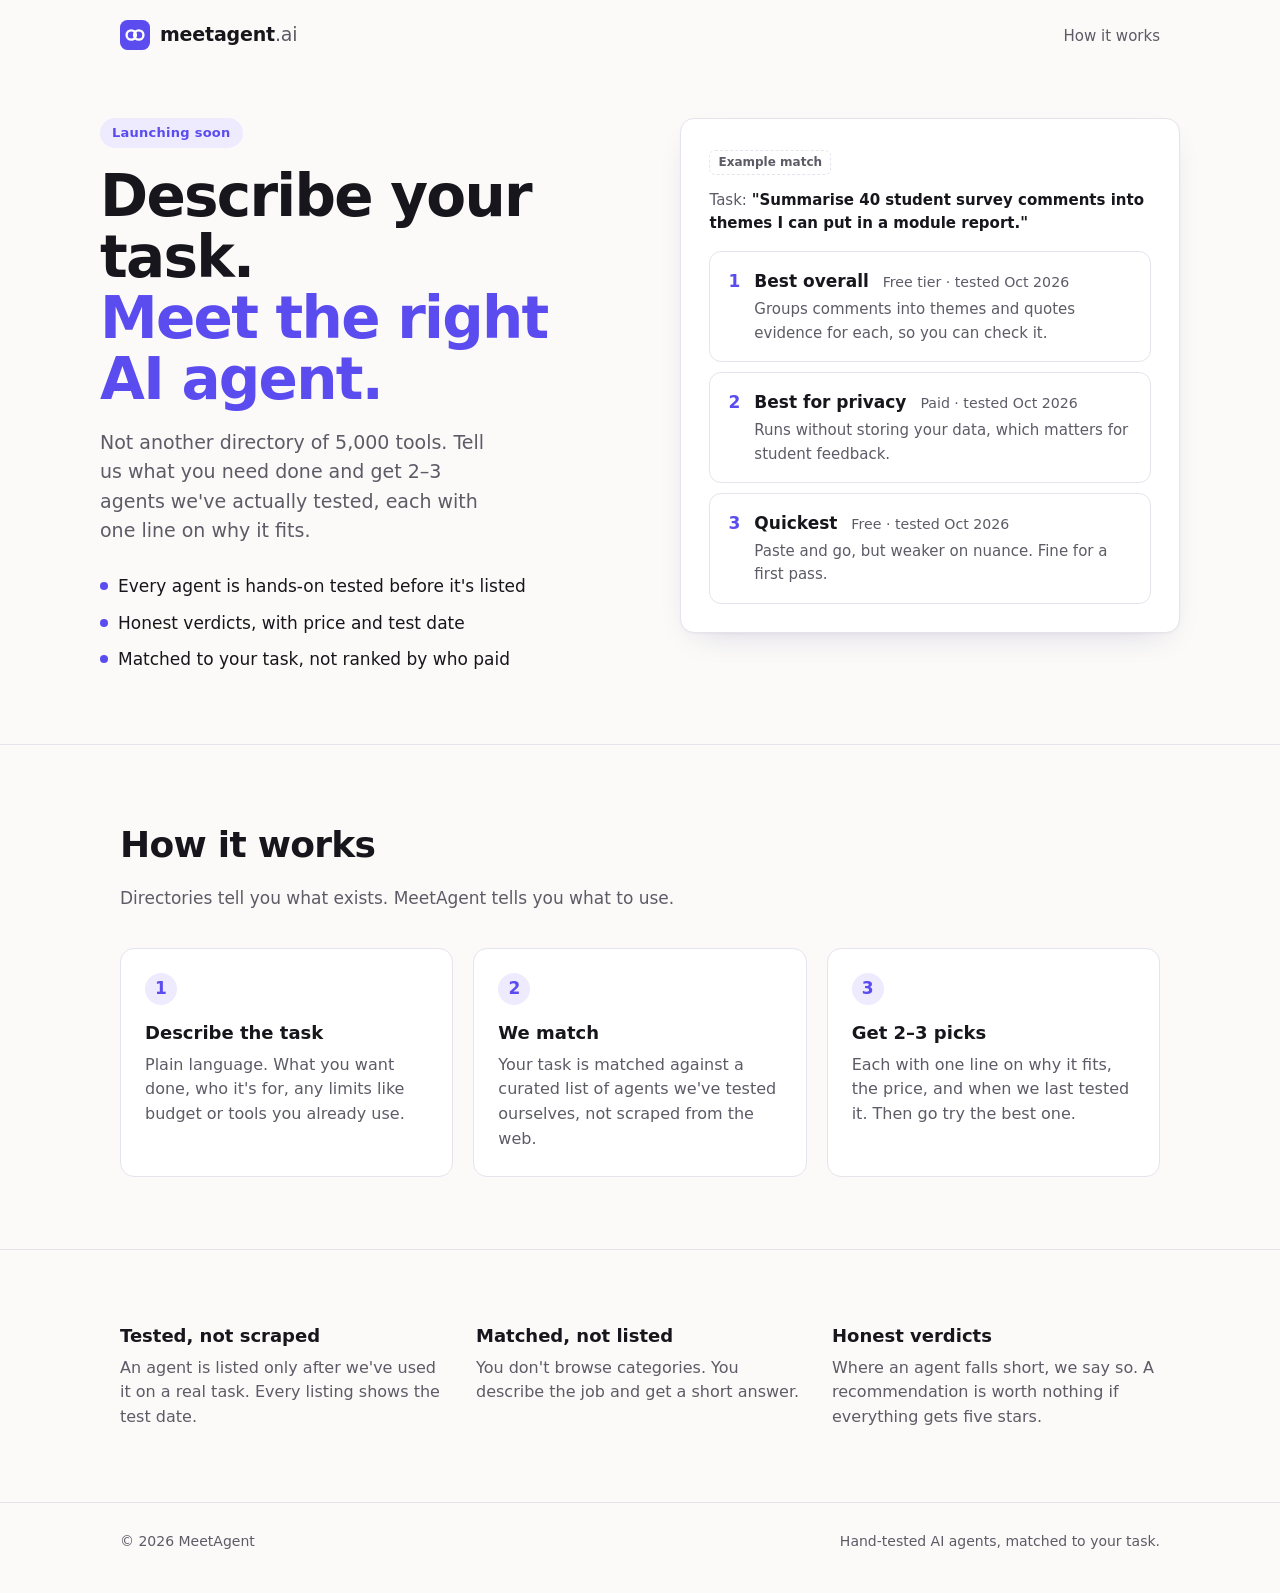
==== index.html @ 3defc47a "Landing page for meetagent.ai Co-Authored-By: Claude Opus 5.5 <noreply@anthropic.com>" ====
<!doctype html>
<html lang="en">
<head>
  <meta charset="utf-8">
  <meta name="viewport" content="width=device-width, initial-scale=1">
  <title>MeetAgent: find the right AI agent for your task</title>
  <meta name="description" content="Describe your task and get 2-3 hand-tested AI agents, each with one line on why it fits. Not another directory.">
  <meta property="og:title" content="MeetAgent: find the right AI agent for your task">
  <meta property="og:description" content="Describe your task. Get 2-3 AI agents we've actually tested, with a reason for each.">
  <meta property="og:url" content="https://meetagent.ai/">
  <meta property="og:type" content="website">
  <link rel="canonical" href="https://meetagent.ai/">
  <link rel="icon" href="data:image/svg+xml,%3Csvg xmlns='http://www.w3.org/2000/svg' viewBox='0 0 32 32'%3E%3Crect width='32' height='32' rx='8' fill='%235b4cf0'/%3E%3Ccircle cx='12' cy='16' r='5' fill='none' stroke='white' stroke-width='2.5'/%3E%3Ccircle cx='20' cy='16' r='5' fill='none' stroke='white' stroke-width='2.5'/%3E%3C/svg%3E">
  <style>
    :root {
      --bg: #fbfaf8;
      --surface: #ffffff;
      --text: #17161c;
      --muted: #5d5b66;
      --line: #e6e3ec;
      --accent: #5b4cf0;
      --accent-ink: #ffffff;
      --accent-soft: #eeebff;
      --ok: #157a4a;
      --warn: #a3520b;
      --radius: 14px;
    }
    @media (prefers-color-scheme: dark) {
      :root {
        --bg: #111016;
        --surface: #1a1922;
        --text: #f1f0f5;
        --muted: #a5a3b0;
        --line: #2c2a37;
        --accent: #8b80ff;
        --accent-ink: #111016;
        --accent-soft: #24213a;
        --ok: #5fd39a;
        --warn: #f0a35c;
      }
    }
    * { box-sizing: border-box; }
    html { -webkit-text-size-adjust: 100%; }
    body {
      margin: 0;
      background: var(--bg);
      color: var(--text);
      font: 17px/1.55 system-ui, -apple-system, "Segoe UI", Roboto, "Helvetica Neue", Arial, sans-serif;
    }
    a { color: var(--accent); }
    .wrap { max-width: 1080px; margin: 0 auto; padding: 0 20px; }

    header { padding: 20px 0; }
    header .wrap { display: flex; align-items: center; justify-content: space-between; gap: 16px; }
    .logo { display: flex; align-items: center; gap: 10px; font-weight: 700; font-size: 19px; color: var(--text); text-decoration: none; letter-spacing: -0.01em; }
    .logo svg { width: 30px; height: 30px; }
    .logo b { font-weight: 700; }
    .logo span { color: var(--muted); font-weight: 500; }
    nav a { color: var(--muted); text-decoration: none; font-size: 15px; }
    nav a:hover { color: var(--text); }

    .hero > * { min-width: 0; }
    .hero { padding: 48px 0 72px; display: grid; grid-template-columns: 1.05fr 1fr; gap: 56px; align-items: start; }
    .eyebrow { display: inline-block; background: var(--accent-soft); color: var(--accent); font-size: 13px; font-weight: 600; padding: 5px 12px; border-radius: 999px; letter-spacing: 0.02em; }
    h1 { font-size: clamp(36px, 5.4vw, 58px); line-height: 1.05; letter-spacing: -0.03em; margin: 18px 0 18px; }
    h1 em { font-style: normal; color: var(--accent); }
    .lede { font-size: 19px; color: var(--muted); max-width: 34ch; margin: 0 0 28px; }
    .points { list-style: none; padding: 0; margin: 0; display: grid; gap: 10px; }
    .points li { display: flex; gap: 10px; align-items: baseline; }
    .points li::before { content: ""; flex: none; width: 8px; height: 8px; border-radius: 50%; background: var(--accent); transform: translateY(-2px); }

    .card { background: var(--surface); border: 1px solid var(--line); border-radius: var(--radius); padding: 28px; box-shadow: 0 1px 2px rgba(0,0,0,.03), 0 12px 32px -18px rgba(40,30,120,.25); }
    .card h2 { font-size: 21px; margin: 0 0 4px; letter-spacing: -0.01em; }
    .card .sub { color: var(--muted); font-size: 15px; margin: 0 0 20px; }
    label { display: block; font-size: 14px; font-weight: 600; margin: 0 0 6px; }
    .field { margin-bottom: 16px; }
    input, select, textarea {
      width: 100%; font: inherit; font-size: 16px; color: var(--text);
      background: var(--bg); border: 1px solid var(--line); border-radius: 10px; padding: 11px 13px;
    }
    textarea { min-height: 110px; resize: vertical; }
    input:focus, select:focus, textarea:focus { outline: 2px solid var(--accent); outline-offset: 1px; border-color: transparent; }
    .row { display: grid; grid-template-columns: 1fr 1fr; gap: 12px; }
    button {
      width: 100%; font: inherit; font-weight: 650; font-size: 16px; cursor: pointer;
      background: var(--accent); color: var(--accent-ink); border: 0; border-radius: 10px; padding: 13px 18px;
    }
    button:hover { filter: brightness(1.07); }
    button:disabled { opacity: .6; cursor: wait; }
    .fine { font-size: 13px; color: var(--muted); margin: 12px 0 0; }
    .status { font-size: 14px; margin: 12px 0 0; min-height: 1.2em; }
    .status.ok { color: var(--ok); }
    .status.err { color: var(--warn); }
    .hp { position: absolute; left: -9999px; }

    section.band { padding: 72px 0; border-top: 1px solid var(--line); }
    section.band h2 { font-size: clamp(26px, 3.4vw, 36px); letter-spacing: -0.02em; margin: 0 0 12px; }
    section.band .intro { color: var(--muted); max-width: 60ch; margin: 0 0 36px; }
    .steps { display: grid; grid-template-columns: repeat(3, 1fr); gap: 20px; counter-reset: step; }
    .step { padding: 24px; border: 1px solid var(--line); border-radius: var(--radius); background: var(--surface); }
    .step::before { counter-increment: step; content: counter(step); display: grid; place-items: center; width: 32px; height: 32px; border-radius: 50%; background: var(--accent-soft); color: var(--accent); font-weight: 700; margin-bottom: 14px; }
    .step h3, .why h3 { margin: 0 0 6px; font-size: 18px; }
    .step p, .why p { margin: 0; color: var(--muted); font-size: 16px; }

    .why { display: grid; grid-template-columns: repeat(3, 1fr); gap: 28px; }

    .example { display: grid; gap: 10px; }
    .ask { font-size: 15px; color: var(--muted); margin: 10px 0 16px; }
    .ask strong { color: var(--text); font-weight: 600; }
    .pick { display: grid; grid-template-columns: auto 1fr; gap: 4px 14px; padding: 16px 18px; border: 1px solid var(--line); border-radius: 12px; background: var(--surface); }
    .pick .n { grid-row: span 2; font-weight: 700; color: var(--accent); }
    .pick .name { font-weight: 650; }
    .pick .name small { font-weight: 500; color: var(--muted); margin-left: 8px; }
    .pick .reason { color: var(--muted); font-size: 15px; }
    .tag { justify-self: start; display: inline-block; font-size: 12px; font-weight: 600; color: var(--muted); border: 1px dashed var(--line); border-radius: 6px; padding: 2px 8px; margin-bottom: 4px; }


    footer { border-top: 1px solid var(--line); padding: 28px 0 40px; color: var(--muted); font-size: 14px; }
    footer .wrap { display: flex; justify-content: space-between; gap: 16px; flex-wrap: wrap; }

    @media (max-width: 860px) {
      .hero { grid-template-columns: 1fr; gap: 36px; }
      .steps, .why { grid-template-columns: 1fr; }
      .hero { padding-top: 24px; }
    }
    @media (max-width: 480px) {
      .wrap { padding: 0 16px; }
      .row { grid-template-columns: 1fr; }
      .card { padding: 22px; }
      nav .hide-sm { display: none; }
    }
  </style>
</head>
<body>
  <header>
    <div class="wrap">
      <a class="logo" href="/" aria-label="MeetAgent home">
        <svg viewBox="0 0 32 32" aria-hidden="true"><rect width="32" height="32" rx="8" fill="var(--accent)"/><circle cx="12" cy="16" r="5" fill="none" stroke="var(--accent-ink)" stroke-width="2.5"/><circle cx="20" cy="16" r="5" fill="none" stroke="var(--accent-ink)" stroke-width="2.5"/></svg>
        <b>meetagent<span>.ai</span></b>
      </a>
      <nav>
        <a href="#how">How it works</a>
      </nav>
    </div>
  </header>

  <main>
    <div class="wrap hero">
      <div>
        <span class="eyebrow">Launching soon</span>
        <h1>Describe your task.<br><em>Meet the right AI agent.</em></h1>
        <p class="lede">Not another directory of 5,000 tools. Tell us what you need done and get 2–3 agents we've actually tested, each with one line on why it fits.</p>
        <ul class="points">
          <li>Every agent is hands-on tested before it's listed</li>
          <li>Honest verdicts, with price and test date</li>
          <li>Matched to your task, not ranked by who paid</li>
        </ul>
      </div>

      <div class="card">
        <span class="tag">Example match</span>
        <p class="ask">Task: <strong>"Summarise 40 student survey comments into themes I can put in a module report."</strong></p>
        <div class="example">
          <div class="pick"><span class="n">1</span><span class="name">Best overall <small>Free tier · tested Oct 2026</small></span><span class="reason">Groups comments into themes and quotes evidence for each, so you can check it.</span></div>
          <div class="pick"><span class="n">2</span><span class="name">Best for privacy <small>Paid · tested Oct 2026</small></span><span class="reason">Runs without storing your data, which matters for student feedback.</span></div>
          <div class="pick"><span class="n">3</span><span class="name">Quickest <small>Free · tested Oct 2026</small></span><span class="reason">Paste and go, but weaker on nuance. Fine for a first pass.</span></div>
        </div>
      </div>
    </div>

    <section class="band" id="how">
      <div class="wrap">
        <h2>How it works</h2>
        <p class="intro">Directories tell you what exists. MeetAgent tells you what to use.</p>
        <div class="steps">
          <div class="step"><h3>Describe the task</h3><p>Plain language. What you want done, who it's for, any limits like budget or tools you already use.</p></div>
          <div class="step"><h3>We match</h3><p>Your task is matched against a curated list of agents we've tested ourselves, not scraped from the web.</p></div>
          <div class="step"><h3>Get 2–3 picks</h3><p>Each with one line on why it fits, the price, and when we last tested it. Then go try the best one.</p></div>
        </div>
      </div>
    </section>

    <section class="band">
      <div class="wrap why">
        <div><h3>Tested, not scraped</h3><p>An agent is listed only after we've used it on a real task. Every listing shows the test date.</p></div>
        <div><h3>Matched, not listed</h3><p>You don't browse categories. You describe the job and get a short answer.</p></div>
        <div><h3>Honest verdicts</h3><p>Where an agent falls short, we say so. A recommendation is worth nothing if everything gets five stars.</p></div>
      </div>
    </section>

  </main>

  <footer>
    <div class="wrap">
      <span>© 2026 MeetAgent</span>
      <span>Hand-tested AI agents, matched to your task.</span>
    </div>
  </footer>

</body>
</html>
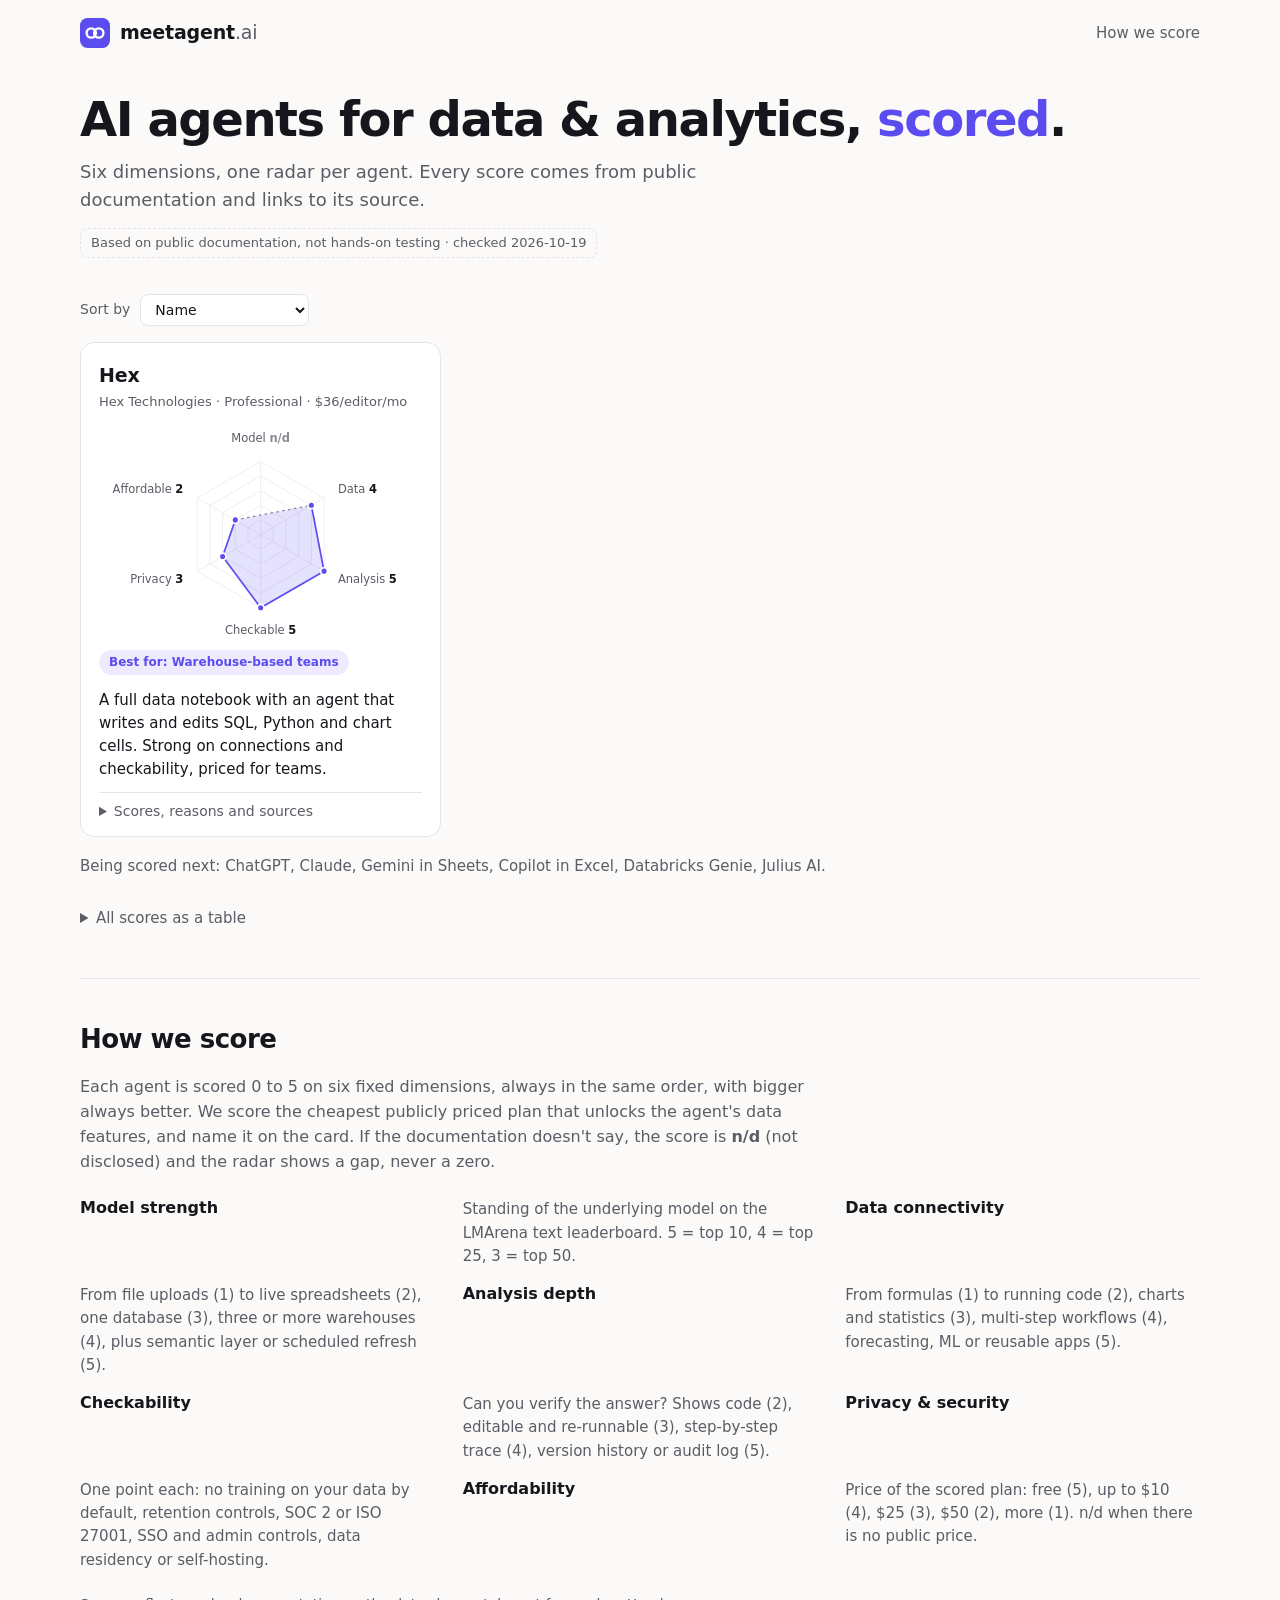
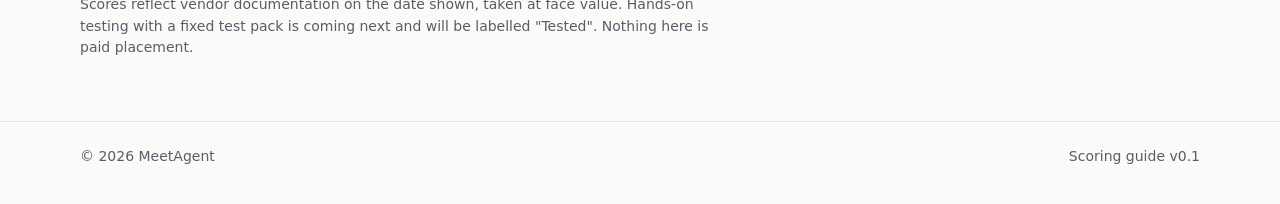
==== commit a43fbd6a: "Radar-chart landing page with first scored agent (Hex) Co-Authored-By: Claude Opus 5.5 <noreply@anth" ====
--- a/index.html
+++ b/index.html
@@ -3,199 +3,67 @@
 <head>
   <meta charset="utf-8">
   <meta name="viewport" content="width=device-width, initial-scale=1">
-  <title>MeetAgent: find the right AI agent for your task</title>
-  <meta name="description" content="Describe your task and get 2-3 hand-tested AI agents, each with one line on why it fits. Not another directory.">
-  <meta property="og:title" content="MeetAgent: find the right AI agent for your task">
-  <meta property="og:description" content="Describe your task. Get 2-3 AI agents we've actually tested, with a reason for each.">
+  <title>MeetAgent: AI agents for data &amp; analytics, scored</title>
+  <meta name="description" content="AI agents for data and analytics work, scored on six dimensions from public documentation. Every score links to its source.">
+  <meta property="og:title" content="MeetAgent: AI agents for data & analytics, scored">
+  <meta property="og:description" content="Six dimensions, one radar per agent, every score sourced.">
   <meta property="og:url" content="https://meetagent.ai/">
   <meta property="og:type" content="website">
   <link rel="canonical" href="https://meetagent.ai/">
   <link rel="icon" href="data:image/svg+xml,%3Csvg xmlns='http://www.w3.org/2000/svg' viewBox='0 0 32 32'%3E%3Crect width='32' height='32' rx='8' fill='%235b4cf0'/%3E%3Ccircle cx='12' cy='16' r='5' fill='none' stroke='white' stroke-width='2.5'/%3E%3Ccircle cx='20' cy='16' r='5' fill='none' stroke='white' stroke-width='2.5'/%3E%3C/svg%3E">
-  <style>
-    :root {
-      --bg: #fbfaf8;
-      --surface: #ffffff;
-      --text: #17161c;
-      --muted: #5d5b66;
-      --line: #e6e3ec;
-      --accent: #5b4cf0;
-      --accent-ink: #ffffff;
-      --accent-soft: #eeebff;
-      --ok: #157a4a;
-      --warn: #a3520b;
-      --radius: 14px;
-    }
-    @media (prefers-color-scheme: dark) {
-      :root {
-        --bg: #111016;
-        --surface: #1a1922;
-        --text: #f1f0f5;
-        --muted: #a5a3b0;
-        --line: #2c2a37;
-        --accent: #8b80ff;
-        --accent-ink: #111016;
-        --accent-soft: #24213a;
-        --ok: #5fd39a;
-        --warn: #f0a35c;
-      }
-    }
-    * { box-sizing: border-box; }
-    html { -webkit-text-size-adjust: 100%; }
-    body {
-      margin: 0;
-      background: var(--bg);
-      color: var(--text);
-      font: 17px/1.55 system-ui, -apple-system, "Segoe UI", Roboto, "Helvetica Neue", Arial, sans-serif;
-    }
-    a { color: var(--accent); }
-    .wrap { max-width: 1080px; margin: 0 auto; padding: 0 20px; }
-
-    header { padding: 20px 0; }
-    header .wrap { display: flex; align-items: center; justify-content: space-between; gap: 16px; }
-    .logo { display: flex; align-items: center; gap: 10px; font-weight: 700; font-size: 19px; color: var(--text); text-decoration: none; letter-spacing: -0.01em; }
-    .logo svg { width: 30px; height: 30px; }
-    .logo b { font-weight: 700; }
-    .logo span { color: var(--muted); font-weight: 500; }
-    nav a { color: var(--muted); text-decoration: none; font-size: 15px; }
-    nav a:hover { color: var(--text); }
-
-    .hero > * { min-width: 0; }
-    .hero { padding: 48px 0 72px; display: grid; grid-template-columns: 1.05fr 1fr; gap: 56px; align-items: start; }
-    .eyebrow { display: inline-block; background: var(--accent-soft); color: var(--accent); font-size: 13px; font-weight: 600; padding: 5px 12px; border-radius: 999px; letter-spacing: 0.02em; }
-    h1 { font-size: clamp(36px, 5.4vw, 58px); line-height: 1.05; letter-spacing: -0.03em; margin: 18px 0 18px; }
-    h1 em { font-style: normal; color: var(--accent); }
-    .lede { font-size: 19px; color: var(--muted); max-width: 34ch; margin: 0 0 28px; }
-    .points { list-style: none; padding: 0; margin: 0; display: grid; gap: 10px; }
-    .points li { display: flex; gap: 10px; align-items: baseline; }
-    .points li::before { content: ""; flex: none; width: 8px; height: 8px; border-radius: 50%; background: var(--accent); transform: translateY(-2px); }
-
-    .card { background: var(--surface); border: 1px solid var(--line); border-radius: var(--radius); padding: 28px; box-shadow: 0 1px 2px rgba(0,0,0,.03), 0 12px 32px -18px rgba(40,30,120,.25); }
-    .card h2 { font-size: 21px; margin: 0 0 4px; letter-spacing: -0.01em; }
-    .card .sub { color: var(--muted); font-size: 15px; margin: 0 0 20px; }
-    label { display: block; font-size: 14px; font-weight: 600; margin: 0 0 6px; }
-    .field { margin-bottom: 16px; }
-    input, select, textarea {
-      width: 100%; font: inherit; font-size: 16px; color: var(--text);
-      background: var(--bg); border: 1px solid var(--line); border-radius: 10px; padding: 11px 13px;
-    }
-    textarea { min-height: 110px; resize: vertical; }
-    input:focus, select:focus, textarea:focus { outline: 2px solid var(--accent); outline-offset: 1px; border-color: transparent; }
-    .row { display: grid; grid-template-columns: 1fr 1fr; gap: 12px; }
-    button {
-      width: 100%; font: inherit; font-weight: 650; font-size: 16px; cursor: pointer;
-      background: var(--accent); color: var(--accent-ink); border: 0; border-radius: 10px; padding: 13px 18px;
-    }
-    button:hover { filter: brightness(1.07); }
-    button:disabled { opacity: .6; cursor: wait; }
-    .fine { font-size: 13px; color: var(--muted); margin: 12px 0 0; }
-    .status { font-size: 14px; margin: 12px 0 0; min-height: 1.2em; }
-    .status.ok { color: var(--ok); }
-    .status.err { color: var(--warn); }
-    .hp { position: absolute; left: -9999px; }
-
-    section.band { padding: 72px 0; border-top: 1px solid var(--line); }
-    section.band h2 { font-size: clamp(26px, 3.4vw, 36px); letter-spacing: -0.02em; margin: 0 0 12px; }
-    section.band .intro { color: var(--muted); max-width: 60ch; margin: 0 0 36px; }
-    .steps { display: grid; grid-template-columns: repeat(3, 1fr); gap: 20px; counter-reset: step; }
-    .step { padding: 24px; border: 1px solid var(--line); border-radius: var(--radius); background: var(--surface); }
-    .step::before { counter-increment: step; content: counter(step); display: grid; place-items: center; width: 32px; height: 32px; border-radius: 50%; background: var(--accent-soft); color: var(--accent); font-weight: 700; margin-bottom: 14px; }
-    .step h3, .why h3 { margin: 0 0 6px; font-size: 18px; }
-    .step p, .why p { margin: 0; color: var(--muted); font-size: 16px; }
-
-    .why { display: grid; grid-template-columns: repeat(3, 1fr); gap: 28px; }
-
-    .example { display: grid; gap: 10px; }
-    .ask { font-size: 15px; color: var(--muted); margin: 10px 0 16px; }
-    .ask strong { color: var(--text); font-weight: 600; }
-    .pick { display: grid; grid-template-columns: auto 1fr; gap: 4px 14px; padding: 16px 18px; border: 1px solid var(--line); border-radius: 12px; background: var(--surface); }
-    .pick .n { grid-row: span 2; font-weight: 700; color: var(--accent); }
-    .pick .name { font-weight: 650; }
-    .pick .name small { font-weight: 500; color: var(--muted); margin-left: 8px; }
-    .pick .reason { color: var(--muted); font-size: 15px; }
-    .tag { justify-self: start; display: inline-block; font-size: 12px; font-weight: 600; color: var(--muted); border: 1px dashed var(--line); border-radius: 6px; padding: 2px 8px; margin-bottom: 4px; }
-
-
-    footer { border-top: 1px solid var(--line); padding: 28px 0 40px; color: var(--muted); font-size: 14px; }
-    footer .wrap { display: flex; justify-content: space-between; gap: 16px; flex-wrap: wrap; }
-
-    @media (max-width: 860px) {
-      .hero { grid-template-columns: 1fr; gap: 36px; }
-      .steps, .why { grid-template-columns: 1fr; }
-      .hero { padding-top: 24px; }
-    }
-    @media (max-width: 480px) {
-      .wrap { padding: 0 16px; }
-      .row { grid-template-columns: 1fr; }
-      .card { padding: 22px; }
-      nav .hide-sm { display: none; }
-    }
-  </style>
+  <link rel="stylesheet" href="style.css">
 </head>
 <body>
   <header>
     <div class="wrap">
-      <a class="logo" href="/" aria-label="MeetAgent home">
+      <a class="logo" href="./" aria-label="MeetAgent home">
         <svg viewBox="0 0 32 32" aria-hidden="true"><rect width="32" height="32" rx="8" fill="var(--accent)"/><circle cx="12" cy="16" r="5" fill="none" stroke="var(--accent-ink)" stroke-width="2.5"/><circle cx="20" cy="16" r="5" fill="none" stroke="var(--accent-ink)" stroke-width="2.5"/></svg>
         <b>meetagent<span>.ai</span></b>
       </a>
-      <nav>
-        <a href="#how">How it works</a>
-      </nav>
+      <nav><a href="#method">How we score</a></nav>
     </div>
   </header>
 
-  <main>
-    <div class="wrap hero">
-      <div>
-        <span class="eyebrow">Launching soon</span>
-        <h1>Describe your task.<br><em>Meet the right AI agent.</em></h1>
-        <p class="lede">Not another directory of 5,000 tools. Tell us what you need done and get 2–3 agents we've actually tested, each with one line on why it fits.</p>
-        <ul class="points">
-          <li>Every agent is hands-on tested before it's listed</li>
-          <li>Honest verdicts, with price and test date</li>
-          <li>Matched to your task, not ranked by who paid</li>
-        </ul>
-      </div>
+  <main class="wrap">
+    <section class="intro">
+      <h1>AI agents for data &amp; analytics, <em>scored</em>.</h1>
+      <p class="lede">Six dimensions, one radar per agent. Every score comes from public documentation and links to its source.</p>
+      <p class="badge">Based on public documentation, not hands-on testing · <span id="checked"></span></p>
+    </section>
 
-      <div class="card">
-        <span class="tag">Example match</span>
-        <p class="ask">Task: <strong>"Summarise 40 student survey comments into themes I can put in a module report."</strong></p>
-        <div class="example">
-          <div class="pick"><span class="n">1</span><span class="name">Best overall <small>Free tier · tested Oct 2026</small></span><span class="reason">Groups comments into themes and quotes evidence for each, so you can check it.</span></div>
-          <div class="pick"><span class="n">2</span><span class="name">Best for privacy <small>Paid · tested Oct 2026</small></span><span class="reason">Runs without storing your data, which matters for student feedback.</span></div>
-          <div class="pick"><span class="n">3</span><span class="name">Quickest <small>Free · tested Oct 2026</small></span><span class="reason">Paste and go, but weaker on nuance. Fine for a first pass.</span></div>
-        </div>
-      </div>
+    <div class="toolbar" role="group" aria-label="Sort agents">
+      <label for="sort">Sort by</label>
+      <select id="sort">
+        <option value="name">Name</option>
+      </select>
     </div>
 
-    <section class="band" id="how">
-      <div class="wrap">
-        <h2>How it works</h2>
-        <p class="intro">Directories tell you what exists. MeetAgent tells you what to use.</p>
-        <div class="steps">
-          <div class="step"><h3>Describe the task</h3><p>Plain language. What you want done, who it's for, any limits like budget or tools you already use.</p></div>
-          <div class="step"><h3>We match</h3><p>Your task is matched against a curated list of agents we've tested ourselves, not scraped from the web.</p></div>
-          <div class="step"><h3>Get 2–3 picks</h3><p>Each with one line on why it fits, the price, and when we last tested it. Then go try the best one.</p></div>
-        </div>
-      </div>
+    <div id="grid" class="grid" aria-live="polite"></div>
+    <p class="next">Being scored next: ChatGPT, Claude, Gemini in Sheets, Copilot in Excel, Databricks Genie, Julius AI.</p>
+
+    <details class="table-view">
+      <summary>All scores as a table</summary>
+      <div class="table-scroll"><table id="table"></table></div>
+    </details>
+
+    <section id="method" class="method">
+      <h2>How we score</h2>
+      <p>Each agent is scored 0 to 5 on six fixed dimensions, always in the same order, with bigger always better. We score the cheapest publicly priced plan that unlocks the agent's data features, and name it on the card. If the documentation doesn't say, the score is <strong>n/d</strong> (not disclosed) and the radar shows a gap, never a zero.</p>
+      <dl id="axes" class="axes"></dl>
+      <p class="fine">Scores reflect vendor documentation on the date shown, taken at face value. Hands-on testing with a fixed test pack is coming next and will be labelled "Tested". Nothing here is paid placement.</p>
     </section>
-
-    <section class="band">
-      <div class="wrap why">
-        <div><h3>Tested, not scraped</h3><p>An agent is listed only after we've used it on a real task. Every listing shows the test date.</p></div>
-        <div><h3>Matched, not listed</h3><p>You don't browse categories. You describe the job and get a short answer.</p></div>
-        <div><h3>Honest verdicts</h3><p>Where an agent falls short, we say so. A recommendation is worth nothing if everything gets five stars.</p></div>
-      </div>
-    </section>
-
   </main>
 
   <footer>
     <div class="wrap">
       <span>© 2026 MeetAgent</span>
-      <span>Hand-tested AI agents, matched to your task.</span>
+      <span>Scoring guide v0.1</span>
     </div>
   </footer>
 
+  <div id="tip" class="tip" role="tooltip" hidden></div>
+
+  <script src="agents.js"></script>
+  <script src="app.js"></script>
 </body>
 </html>
--- a/style.css
+++ b/style.css
@@ -0,0 +1,117 @@
+:root {
+  --bg: #fbfaf8;
+  --surface: #ffffff;
+  --text: #17161c;
+  --muted: #5d5b66;
+  --faint: #8c8996;
+  --line: #e6e3ec;
+  --grid: #ece9f1;
+  --accent: #5b4cf0;
+  --accent-ink: #ffffff;
+  --accent-soft: #eeebff;
+  --fill: rgba(91, 76, 240, 0.16);
+  --radius: 14px;
+}
+@media (prefers-color-scheme: dark) {
+  :root {
+    --bg: #111016;
+    --surface: #1a1922;
+    --text: #f1f0f5;
+    --muted: #a5a3b0;
+    --faint: #7a7886;
+    --line: #2c2a37;
+    --grid: #2a2834;
+    --accent: #8b80ff;
+    --accent-ink: #111016;
+    --accent-soft: #24213a;
+    --fill: rgba(139, 128, 255, 0.20);
+  }
+}
+* { box-sizing: border-box; }
+html { -webkit-text-size-adjust: 100%; }
+body {
+  margin: 0;
+  background: var(--bg);
+  color: var(--text);
+  font: 16px/1.55 system-ui, -apple-system, "Segoe UI", Roboto, "Helvetica Neue", Arial, sans-serif;
+}
+a { color: var(--accent); }
+.wrap { max-width: 1160px; margin: 0 auto; padding: 0 20px; }
+
+header { padding: 18px 0; }
+header .wrap { display: flex; align-items: center; justify-content: space-between; gap: 16px; }
+.logo { display: flex; align-items: center; gap: 10px; color: var(--text); text-decoration: none; font-size: 19px; letter-spacing: -0.01em; }
+.logo svg { width: 30px; height: 30px; }
+.logo b { font-weight: 700; }
+.logo span { color: var(--muted); font-weight: 500; }
+nav a { color: var(--muted); text-decoration: none; font-size: 15px; }
+nav a:hover { color: var(--text); }
+
+.intro { padding: 28px 0 8px; }
+h1 { font-size: clamp(30px, 4.6vw, 48px); line-height: 1.08; letter-spacing: -0.03em; margin: 0 0 12px; }
+h1 em { font-style: normal; color: var(--accent); }
+.lede { font-size: 18px; color: var(--muted); margin: 0 0 14px; max-width: 60ch; }
+.badge { display: inline-block; font-size: 13px; color: var(--muted); border: 1px dashed var(--line); border-radius: 8px; padding: 4px 10px; margin: 0; }
+
+.toolbar { display: flex; align-items: center; gap: 10px; margin: 28px 0 16px; font-size: 14px; color: var(--muted); }
+select { font: inherit; font-size: 14px; color: var(--text); background: var(--surface); border: 1px solid var(--line); border-radius: 8px; padding: 6px 10px; }
+
+.grid { display: grid; grid-template-columns: repeat(auto-fill, minmax(320px, 1fr)); gap: 18px; }
+.card { background: var(--surface); border: 1px solid var(--line); border-radius: var(--radius); padding: 18px 18px 14px; display: flex; flex-direction: column; min-width: 0; }
+.card h2 { font-size: 19px; margin: 0; letter-spacing: -0.01em; }
+.card h2 a { color: var(--text); text-decoration: none; }
+.card h2 a:hover { text-decoration: underline; }
+.meta { font-size: 13px; color: var(--muted); margin: 2px 0 0; }
+.radar { width: 100%; height: auto; display: block; margin: 6px 0 2px; }
+.radar .ring { fill: none; stroke: var(--grid); stroke-width: 1; }
+.radar .spoke { stroke: var(--grid); stroke-width: 1; }
+.radar .area { fill: var(--fill); stroke: none; }
+.radar .edge { fill: none; stroke: var(--accent); stroke-width: 2; stroke-linejoin: round; }
+.radar .bridge { fill: none; stroke: var(--faint); stroke-width: 1.5; stroke-dasharray: 3 4; }
+.radar .dot { fill: var(--accent); stroke: var(--surface); stroke-width: 2; }
+.radar .hit { fill: transparent; cursor: pointer; }
+.radar .lbl { font-size: 13.5px; fill: var(--muted); }
+.radar .val { font-size: 13.5px; font-weight: 650; fill: var(--text); }
+.radar .nd { font-size: 13.5px; font-weight: 650; fill: var(--faint); }
+.verdict { margin: 4px 0 10px; font-size: 15px; }
+.best { align-self: flex-start; font-size: 12px; font-weight: 650; color: var(--accent); background: var(--accent-soft); border-radius: 999px; padding: 3px 10px; margin-bottom: 10px; }
+.card details { border-top: 1px solid var(--line); padding-top: 8px; margin-top: auto; }
+.card summary { cursor: pointer; font-size: 14px; color: var(--muted); }
+.card summary:hover { color: var(--text); }
+.scores { list-style: none; padding: 0; margin: 10px 0 4px; display: grid; gap: 10px; }
+.scores li { font-size: 14px; }
+.scores .head { display: flex; justify-content: space-between; gap: 8px; font-weight: 650; }
+.scores .why { color: var(--muted); margin: 1px 0 2px; }
+.scores .src a { font-size: 13px; margin-right: 10px; word-break: break-word; }
+.models { font-size: 13px; color: var(--muted); margin: 8px 0 0; }
+
+.empty { color: var(--muted); padding: 40px 0; }
+.next { color: var(--muted); font-size: 15px; margin: 18px 0 0; }
+
+.table-view { margin: 28px 0 0; }
+.table-view summary { cursor: pointer; color: var(--muted); font-size: 15px; }
+.table-scroll { overflow-x: auto; margin-top: 12px; }
+table { border-collapse: collapse; font-size: 14px; min-width: 640px; width: 100%; }
+th, td { padding: 8px 10px; border-bottom: 1px solid var(--line); text-align: center; }
+th:first-child, td:first-child { text-align: left; }
+th { font-weight: 650; color: var(--muted); font-size: 13px; }
+td.nd { color: var(--faint); }
+
+.method { border-top: 1px solid var(--line); margin-top: 48px; padding: 40px 0 24px; }
+.method h2 { font-size: 26px; letter-spacing: -0.02em; margin: 0 0 10px; }
+.method > p { color: var(--muted); max-width: 72ch; }
+.axes { display: grid; grid-template-columns: repeat(auto-fill, minmax(300px, 1fr)); gap: 14px 28px; margin: 22px 0; }
+.axes dt { font-weight: 650; }
+.axes dd { margin: 2px 0 0; color: var(--muted); font-size: 15px; }
+.fine { font-size: 14px; }
+
+.tip { position: fixed; z-index: 10; max-width: 260px; pointer-events: none; background: var(--text); color: var(--bg); font-size: 13px; line-height: 1.4; padding: 8px 10px; border-radius: 8px; box-shadow: 0 6px 20px rgba(0,0,0,.18); }
+.tip b { display: block; }
+
+footer { border-top: 1px solid var(--line); padding: 24px 0 36px; color: var(--muted); font-size: 14px; margin-top: 24px; }
+footer .wrap { display: flex; justify-content: space-between; gap: 16px; flex-wrap: wrap; }
+
+@media (max-width: 480px) {
+  .wrap { padding: 0 16px; }
+  .grid { grid-template-columns: 1fr; }
+}
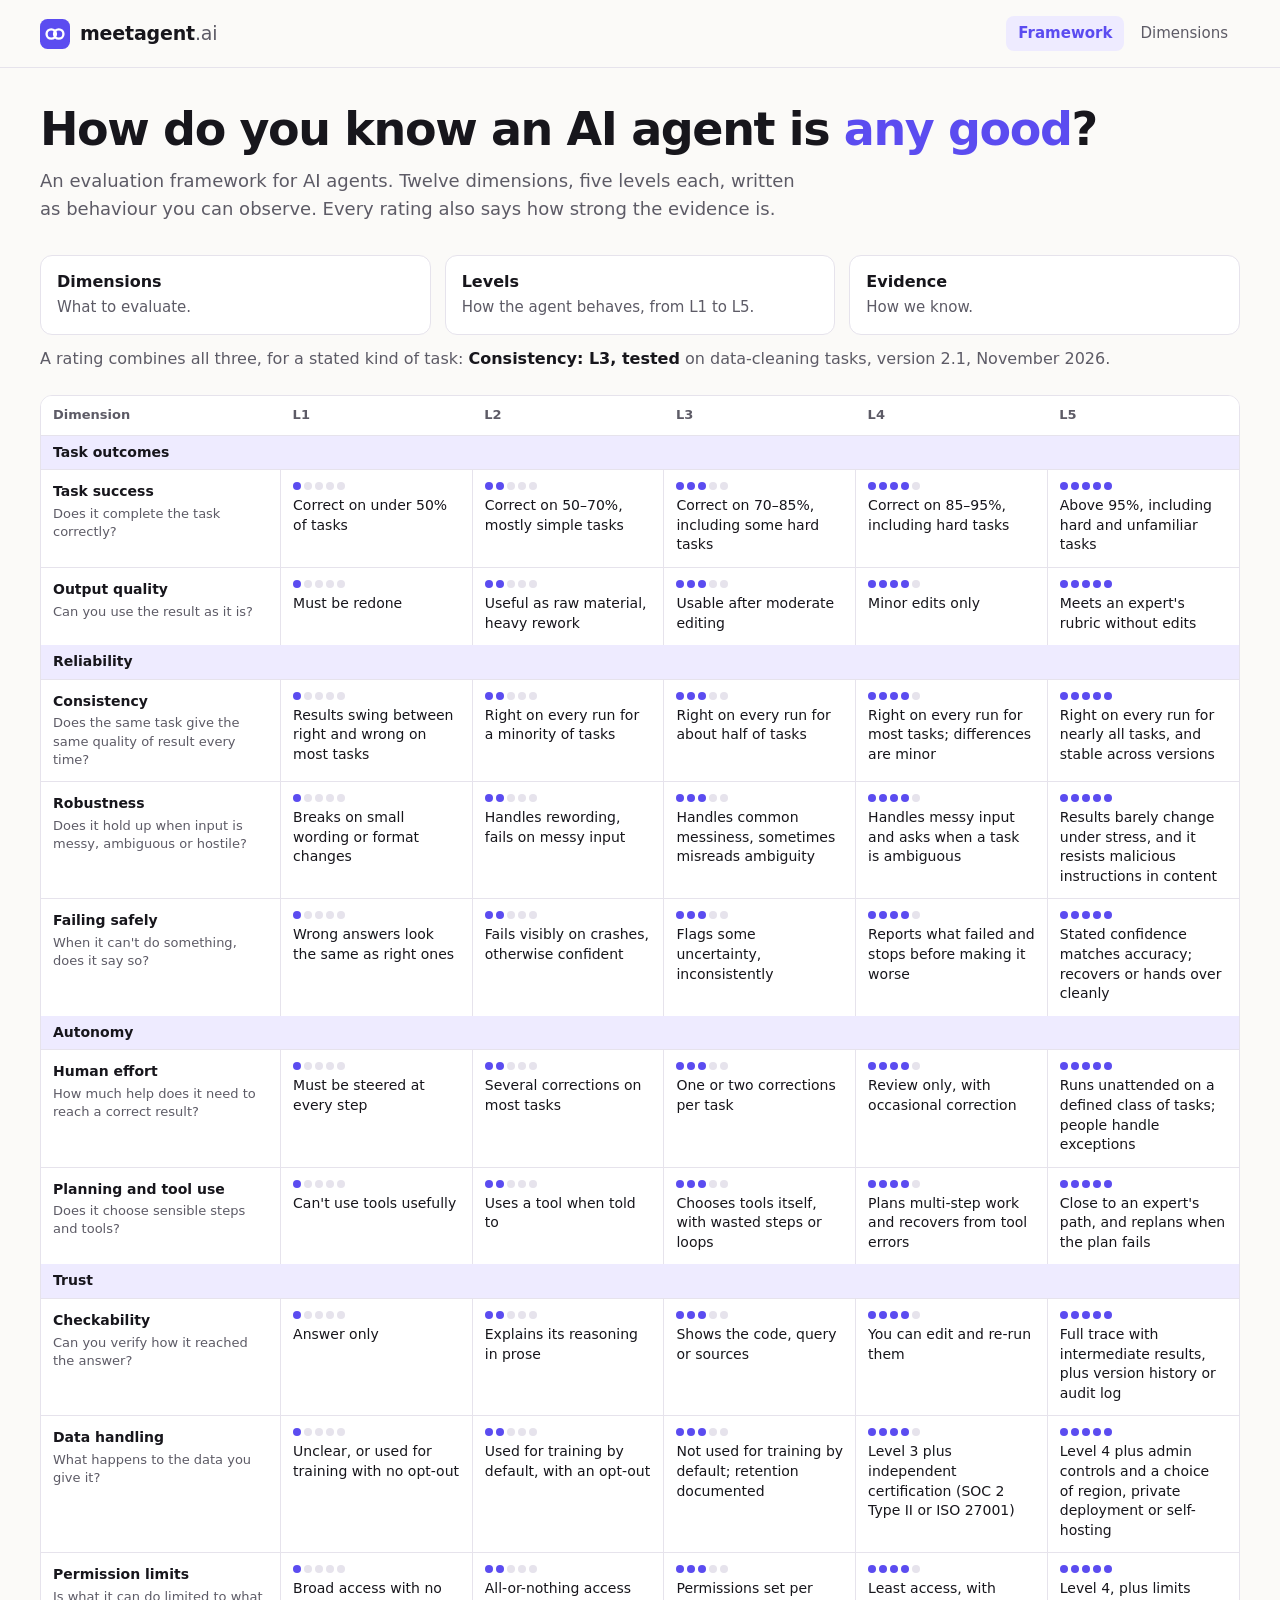
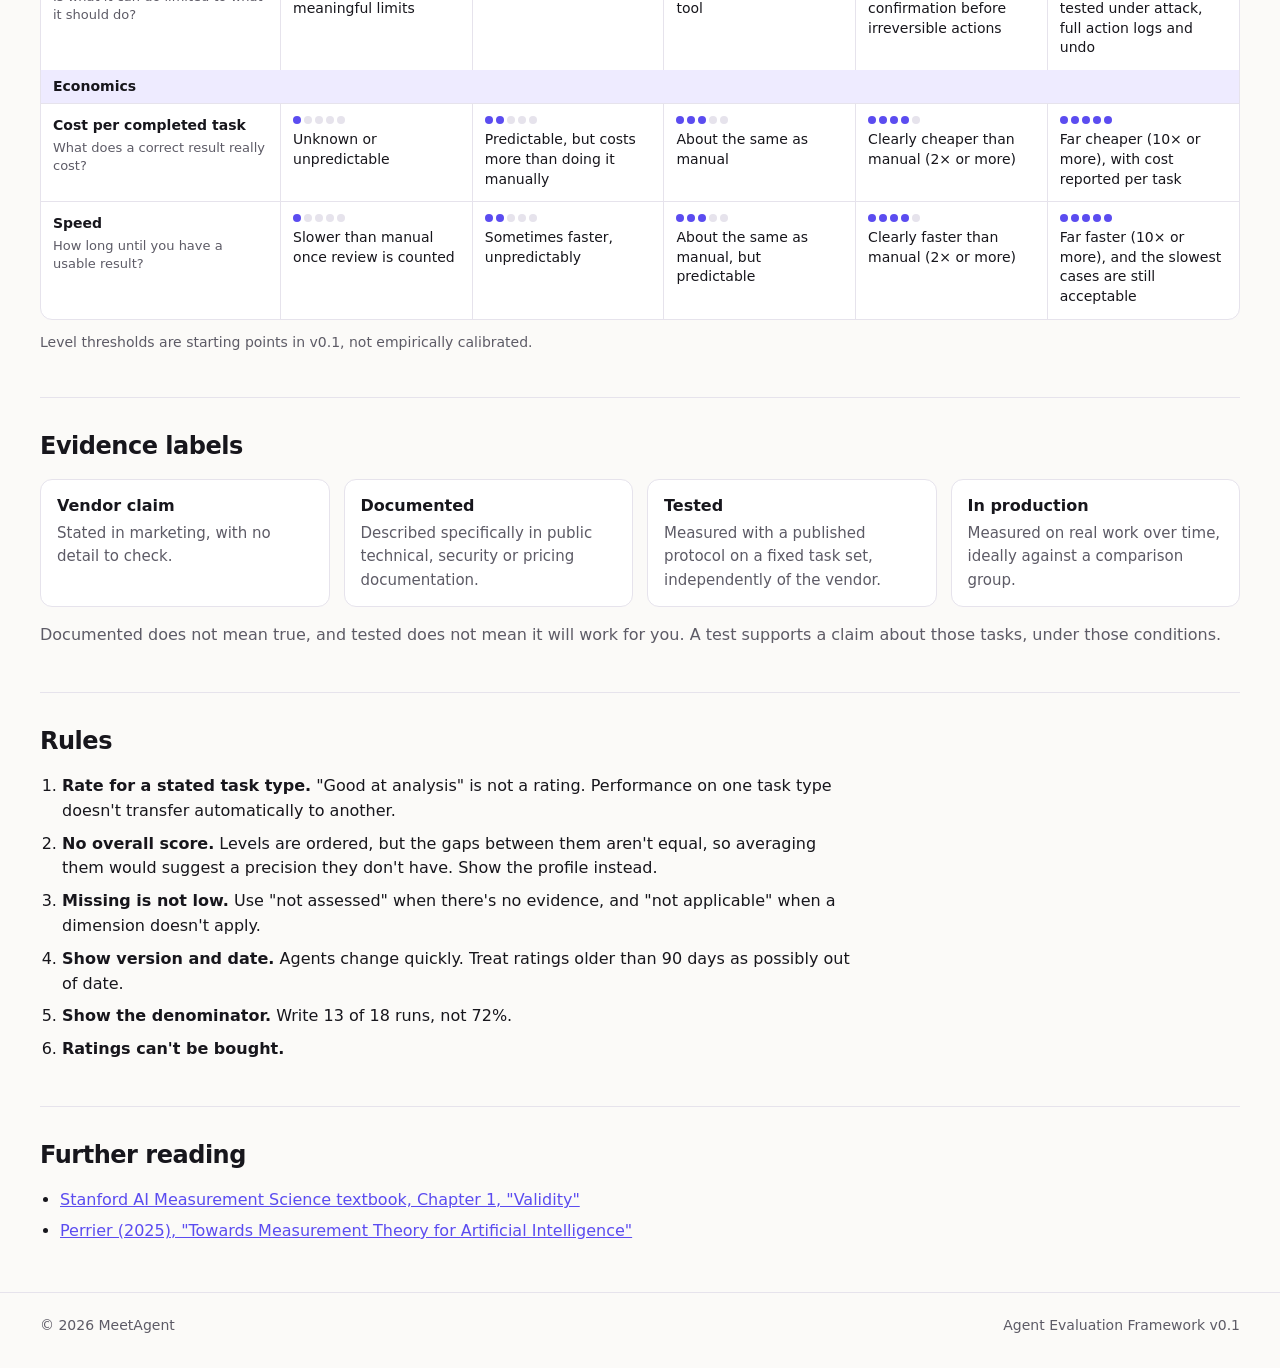
==== commit 47027a9b: "Publish Agent Evaluation Framework v0.1 Replace the radar-chart landing page with the framework: a g" ====
--- a/index.html
+++ b/index.html
@@ -3,10 +3,10 @@
 <head>
   <meta charset="utf-8">
   <meta name="viewport" content="width=device-width, initial-scale=1">
-  <title>MeetAgent: AI agents for data &amp; analytics, scored</title>
-  <meta name="description" content="AI agents for data and analytics work, scored on six dimensions from public documentation. Every score links to its source.">
-  <meta property="og:title" content="MeetAgent: AI agents for data & analytics, scored">
-  <meta property="og:description" content="Six dimensions, one radar per agent, every score sourced.">
+  <title>Agent Evaluation Framework | MeetAgent</title>
+  <meta name="description" content="How do you know an AI agent is any good? Twelve dimensions, five levels and clear evidence labels for evaluating AI agents.">
+  <meta property="og:title" content="Agent Evaluation Framework | MeetAgent">
+  <meta property="og:description" content="How do you know an AI agent is any good? Twelve dimensions, five levels and clear evidence labels for evaluating AI agents.">
   <meta property="og:url" content="https://meetagent.ai/">
   <meta property="og:type" content="website">
   <link rel="canonical" href="https://meetagent.ai/">
@@ -16,54 +16,72 @@
 <body>
   <header>
     <div class="wrap">
-      <a class="logo" href="./" aria-label="MeetAgent home">
+      <a class="logo" href="index.html" aria-label="MeetAgent home">
         <svg viewBox="0 0 32 32" aria-hidden="true"><rect width="32" height="32" rx="8" fill="var(--accent)"/><circle cx="12" cy="16" r="5" fill="none" stroke="var(--accent-ink)" stroke-width="2.5"/><circle cx="20" cy="16" r="5" fill="none" stroke="var(--accent-ink)" stroke-width="2.5"/></svg>
         <b>meetagent<span>.ai</span></b>
       </a>
-      <nav><a href="#method">How we score</a></nav>
+      <nav aria-label="Main"><a href="index.html" aria-current="page">Framework</a><a href="dimensions/index.html">Dimensions</a></nav>
     </div>
   </header>
-
   <main class="wrap">
     <section class="intro">
-      <h1>AI agents for data &amp; analytics, <em>scored</em>.</h1>
-      <p class="lede">Six dimensions, one radar per agent. Every score comes from public documentation and links to its source.</p>
-      <p class="badge">Based on public documentation, not hands-on testing · <span id="checked"></span></p>
+      <h1>How do you know an AI agent is <em>any good</em>?</h1>
+      <p class="lede">An evaluation framework for AI agents. Twelve dimensions, five levels each, written as behaviour you can observe. Every rating also says how strong the evidence is.</p>
     </section>
 
-    <div class="toolbar" role="group" aria-label="Sort agents">
-      <label for="sort">Sort by</label>
-      <select id="sort">
-        <option value="name">Name</option>
-      </select>
+    <section class="read">
+      <div><h2>Dimensions</h2><p>What to evaluate.</p></div>
+      <div><h2>Levels</h2><p>How the agent behaves, from L1 to L5.</p></div>
+      <div><h2>Evidence</h2><p>How we know.</p></div>
+    </section>
+    <p class="example">A rating combines all three, for a stated kind of task: <strong>Consistency: L3, tested</strong> on data-cleaning tasks, version 2.1, November 2026.</p>
+
+    <div class="grid-wrap">
+      <table class="grid">
+        <thead><tr><th scope="col">Dimension</th><th scope="col">L1</th><th scope="col">L2</th><th scope="col">L3</th><th scope="col">L4</th><th scope="col">L5</th></tr></thead>
+        <tbody>
+          <tr class="group"><th colspan="6" scope="colgroup">Task outcomes</th></tr><tr><th scope="row"><a href="dimensions/task-success.html">Task success</a><small>Does it complete the task correctly?</small></th><td data-l="L1" data-dim="task-success" data-level="1"><span class="dots" aria-hidden="true"><i class="on"></i><i class=""></i><i class=""></i><i class=""></i><i class=""></i></span><span class="txt">Correct on under 50% of tasks</span></td><td data-l="L2" data-dim="task-success" data-level="2"><span class="dots" aria-hidden="true"><i class="on"></i><i class="on"></i><i class=""></i><i class=""></i><i class=""></i></span><span class="txt">Correct on 50–70%, mostly simple tasks</span></td><td data-l="L3" data-dim="task-success" data-level="3"><span class="dots" aria-hidden="true"><i class="on"></i><i class="on"></i><i class="on"></i><i class=""></i><i class=""></i></span><span class="txt">Correct on 70–85%, including some hard tasks</span></td><td data-l="L4" data-dim="task-success" data-level="4"><span class="dots" aria-hidden="true"><i class="on"></i><i class="on"></i><i class="on"></i><i class="on"></i><i class=""></i></span><span class="txt">Correct on 85–95%, including hard tasks</span></td><td data-l="L5" data-dim="task-success" data-level="5"><span class="dots" aria-hidden="true"><i class="on"></i><i class="on"></i><i class="on"></i><i class="on"></i><i class="on"></i></span><span class="txt">Above 95%, including hard and unfamiliar tasks</span></td></tr><tr><th scope="row"><a href="dimensions/output-quality.html">Output quality</a><small>Can you use the result as it is?</small></th><td data-l="L1" data-dim="output-quality" data-level="1"><span class="dots" aria-hidden="true"><i class="on"></i><i class=""></i><i class=""></i><i class=""></i><i class=""></i></span><span class="txt">Must be redone</span></td><td data-l="L2" data-dim="output-quality" data-level="2"><span class="dots" aria-hidden="true"><i class="on"></i><i class="on"></i><i class=""></i><i class=""></i><i class=""></i></span><span class="txt">Useful as raw material, heavy rework</span></td><td data-l="L3" data-dim="output-quality" data-level="3"><span class="dots" aria-hidden="true"><i class="on"></i><i class="on"></i><i class="on"></i><i class=""></i><i class=""></i></span><span class="txt">Usable after moderate editing</span></td><td data-l="L4" data-dim="output-quality" data-level="4"><span class="dots" aria-hidden="true"><i class="on"></i><i class="on"></i><i class="on"></i><i class="on"></i><i class=""></i></span><span class="txt">Minor edits only</span></td><td data-l="L5" data-dim="output-quality" data-level="5"><span class="dots" aria-hidden="true"><i class="on"></i><i class="on"></i><i class="on"></i><i class="on"></i><i class="on"></i></span><span class="txt">Meets an expert&#x27;s rubric without edits</span></td></tr><tr class="group"><th colspan="6" scope="colgroup">Reliability</th></tr><tr><th scope="row"><a href="dimensions/consistency.html">Consistency</a><small>Does the same task give the same quality of result every time?</small></th><td data-l="L1" data-dim="consistency" data-level="1"><span class="dots" aria-hidden="true"><i class="on"></i><i class=""></i><i class=""></i><i class=""></i><i class=""></i></span><span class="txt">Results swing between right and wrong on most tasks</span></td><td data-l="L2" data-dim="consistency" data-level="2"><span class="dots" aria-hidden="true"><i class="on"></i><i class="on"></i><i class=""></i><i class=""></i><i class=""></i></span><span class="txt">Right on every run for a minority of tasks</span></td><td data-l="L3" data-dim="consistency" data-level="3"><span class="dots" aria-hidden="true"><i class="on"></i><i class="on"></i><i class="on"></i><i class=""></i><i class=""></i></span><span class="txt">Right on every run for about half of tasks</span></td><td data-l="L4" data-dim="consistency" data-level="4"><span class="dots" aria-hidden="true"><i class="on"></i><i class="on"></i><i class="on"></i><i class="on"></i><i class=""></i></span><span class="txt">Right on every run for most tasks; differences are minor</span></td><td data-l="L5" data-dim="consistency" data-level="5"><span class="dots" aria-hidden="true"><i class="on"></i><i class="on"></i><i class="on"></i><i class="on"></i><i class="on"></i></span><span class="txt">Right on every run for nearly all tasks, and stable across versions</span></td></tr><tr><th scope="row"><a href="dimensions/robustness.html">Robustness</a><small>Does it hold up when input is messy, ambiguous or hostile?</small></th><td data-l="L1" data-dim="robustness" data-level="1"><span class="dots" aria-hidden="true"><i class="on"></i><i class=""></i><i class=""></i><i class=""></i><i class=""></i></span><span class="txt">Breaks on small wording or format changes</span></td><td data-l="L2" data-dim="robustness" data-level="2"><span class="dots" aria-hidden="true"><i class="on"></i><i class="on"></i><i class=""></i><i class=""></i><i class=""></i></span><span class="txt">Handles rewording, fails on messy input</span></td><td data-l="L3" data-dim="robustness" data-level="3"><span class="dots" aria-hidden="true"><i class="on"></i><i class="on"></i><i class="on"></i><i class=""></i><i class=""></i></span><span class="txt">Handles common messiness, sometimes misreads ambiguity</span></td><td data-l="L4" data-dim="robustness" data-level="4"><span class="dots" aria-hidden="true"><i class="on"></i><i class="on"></i><i class="on"></i><i class="on"></i><i class=""></i></span><span class="txt">Handles messy input and asks when a task is ambiguous</span></td><td data-l="L5" data-dim="robustness" data-level="5"><span class="dots" aria-hidden="true"><i class="on"></i><i class="on"></i><i class="on"></i><i class="on"></i><i class="on"></i></span><span class="txt">Results barely change under stress, and it resists malicious instructions in content</span></td></tr><tr><th scope="row"><a href="dimensions/failing-safely.html">Failing safely</a><small>When it can&#x27;t do something, does it say so?</small></th><td data-l="L1" data-dim="failing-safely" data-level="1"><span class="dots" aria-hidden="true"><i class="on"></i><i class=""></i><i class=""></i><i class=""></i><i class=""></i></span><span class="txt">Wrong answers look the same as right ones</span></td><td data-l="L2" data-dim="failing-safely" data-level="2"><span class="dots" aria-hidden="true"><i class="on"></i><i class="on"></i><i class=""></i><i class=""></i><i class=""></i></span><span class="txt">Fails visibly on crashes, otherwise confident</span></td><td data-l="L3" data-dim="failing-safely" data-level="3"><span class="dots" aria-hidden="true"><i class="on"></i><i class="on"></i><i class="on"></i><i class=""></i><i class=""></i></span><span class="txt">Flags some uncertainty, inconsistently</span></td><td data-l="L4" data-dim="failing-safely" data-level="4"><span class="dots" aria-hidden="true"><i class="on"></i><i class="on"></i><i class="on"></i><i class="on"></i><i class=""></i></span><span class="txt">Reports what failed and stops before making it worse</span></td><td data-l="L5" data-dim="failing-safely" data-level="5"><span class="dots" aria-hidden="true"><i class="on"></i><i class="on"></i><i class="on"></i><i class="on"></i><i class="on"></i></span><span class="txt">Stated confidence matches accuracy; recovers or hands over cleanly</span></td></tr><tr class="group"><th colspan="6" scope="colgroup">Autonomy</th></tr><tr><th scope="row"><a href="dimensions/human-effort.html">Human effort</a><small>How much help does it need to reach a correct result?</small></th><td data-l="L1" data-dim="human-effort" data-level="1"><span class="dots" aria-hidden="true"><i class="on"></i><i class=""></i><i class=""></i><i class=""></i><i class=""></i></span><span class="txt">Must be steered at every step</span></td><td data-l="L2" data-dim="human-effort" data-level="2"><span class="dots" aria-hidden="true"><i class="on"></i><i class="on"></i><i class=""></i><i class=""></i><i class=""></i></span><span class="txt">Several corrections on most tasks</span></td><td data-l="L3" data-dim="human-effort" data-level="3"><span class="dots" aria-hidden="true"><i class="on"></i><i class="on"></i><i class="on"></i><i class=""></i><i class=""></i></span><span class="txt">One or two corrections per task</span></td><td data-l="L4" data-dim="human-effort" data-level="4"><span class="dots" aria-hidden="true"><i class="on"></i><i class="on"></i><i class="on"></i><i class="on"></i><i class=""></i></span><span class="txt">Review only, with occasional correction</span></td><td data-l="L5" data-dim="human-effort" data-level="5"><span class="dots" aria-hidden="true"><i class="on"></i><i class="on"></i><i class="on"></i><i class="on"></i><i class="on"></i></span><span class="txt">Runs unattended on a defined class of tasks; people handle exceptions</span></td></tr><tr><th scope="row"><a href="dimensions/planning-and-tool-use.html">Planning and tool use</a><small>Does it choose sensible steps and tools?</small></th><td data-l="L1" data-dim="planning-and-tool-use" data-level="1"><span class="dots" aria-hidden="true"><i class="on"></i><i class=""></i><i class=""></i><i class=""></i><i class=""></i></span><span class="txt">Can&#x27;t use tools usefully</span></td><td data-l="L2" data-dim="planning-and-tool-use" data-level="2"><span class="dots" aria-hidden="true"><i class="on"></i><i class="on"></i><i class=""></i><i class=""></i><i class=""></i></span><span class="txt">Uses a tool when told to</span></td><td data-l="L3" data-dim="planning-and-tool-use" data-level="3"><span class="dots" aria-hidden="true"><i class="on"></i><i class="on"></i><i class="on"></i><i class=""></i><i class=""></i></span><span class="txt">Chooses tools itself, with wasted steps or loops</span></td><td data-l="L4" data-dim="planning-and-tool-use" data-level="4"><span class="dots" aria-hidden="true"><i class="on"></i><i class="on"></i><i class="on"></i><i class="on"></i><i class=""></i></span><span class="txt">Plans multi-step work and recovers from tool errors</span></td><td data-l="L5" data-dim="planning-and-tool-use" data-level="5"><span class="dots" aria-hidden="true"><i class="on"></i><i class="on"></i><i class="on"></i><i class="on"></i><i class="on"></i></span><span class="txt">Close to an expert&#x27;s path, and replans when the plan fails</span></td></tr><tr class="group"><th colspan="6" scope="colgroup">Trust</th></tr><tr><th scope="row"><a href="dimensions/checkability.html">Checkability</a><small>Can you verify how it reached the answer?</small></th><td data-l="L1" data-dim="checkability" data-level="1"><span class="dots" aria-hidden="true"><i class="on"></i><i class=""></i><i class=""></i><i class=""></i><i class=""></i></span><span class="txt">Answer only</span></td><td data-l="L2" data-dim="checkability" data-level="2"><span class="dots" aria-hidden="true"><i class="on"></i><i class="on"></i><i class=""></i><i class=""></i><i class=""></i></span><span class="txt">Explains its reasoning in prose</span></td><td data-l="L3" data-dim="checkability" data-level="3"><span class="dots" aria-hidden="true"><i class="on"></i><i class="on"></i><i class="on"></i><i class=""></i><i class=""></i></span><span class="txt">Shows the code, query or sources</span></td><td data-l="L4" data-dim="checkability" data-level="4"><span class="dots" aria-hidden="true"><i class="on"></i><i class="on"></i><i class="on"></i><i class="on"></i><i class=""></i></span><span class="txt">You can edit and re-run them</span></td><td data-l="L5" data-dim="checkability" data-level="5"><span class="dots" aria-hidden="true"><i class="on"></i><i class="on"></i><i class="on"></i><i class="on"></i><i class="on"></i></span><span class="txt">Full trace with intermediate results, plus version history or audit log</span></td></tr><tr><th scope="row"><a href="dimensions/data-handling.html">Data handling</a><small>What happens to the data you give it?</small></th><td data-l="L1" data-dim="data-handling" data-level="1"><span class="dots" aria-hidden="true"><i class="on"></i><i class=""></i><i class=""></i><i class=""></i><i class=""></i></span><span class="txt">Unclear, or used for training with no opt-out</span></td><td data-l="L2" data-dim="data-handling" data-level="2"><span class="dots" aria-hidden="true"><i class="on"></i><i class="on"></i><i class=""></i><i class=""></i><i class=""></i></span><span class="txt">Used for training by default, with an opt-out</span></td><td data-l="L3" data-dim="data-handling" data-level="3"><span class="dots" aria-hidden="true"><i class="on"></i><i class="on"></i><i class="on"></i><i class=""></i><i class=""></i></span><span class="txt">Not used for training by default; retention documented</span></td><td data-l="L4" data-dim="data-handling" data-level="4"><span class="dots" aria-hidden="true"><i class="on"></i><i class="on"></i><i class="on"></i><i class="on"></i><i class=""></i></span><span class="txt">Level 3 plus independent certification (SOC 2 Type II or ISO 27001)</span></td><td data-l="L5" data-dim="data-handling" data-level="5"><span class="dots" aria-hidden="true"><i class="on"></i><i class="on"></i><i class="on"></i><i class="on"></i><i class="on"></i></span><span class="txt">Level 4 plus admin controls and a choice of region, private deployment or self-hosting</span></td></tr><tr><th scope="row"><a href="dimensions/permission-limits.html">Permission limits</a><small>Is what it can do limited to what it should do?</small></th><td data-l="L1" data-dim="permission-limits" data-level="1"><span class="dots" aria-hidden="true"><i class="on"></i><i class=""></i><i class=""></i><i class=""></i><i class=""></i></span><span class="txt">Broad access with no meaningful limits</span></td><td data-l="L2" data-dim="permission-limits" data-level="2"><span class="dots" aria-hidden="true"><i class="on"></i><i class="on"></i><i class=""></i><i class=""></i><i class=""></i></span><span class="txt">All-or-nothing access</span></td><td data-l="L3" data-dim="permission-limits" data-level="3"><span class="dots" aria-hidden="true"><i class="on"></i><i class="on"></i><i class="on"></i><i class=""></i><i class=""></i></span><span class="txt">Permissions set per tool</span></td><td data-l="L4" data-dim="permission-limits" data-level="4"><span class="dots" aria-hidden="true"><i class="on"></i><i class="on"></i><i class="on"></i><i class="on"></i><i class=""></i></span><span class="txt">Least access, with confirmation before irreversible actions</span></td><td data-l="L5" data-dim="permission-limits" data-level="5"><span class="dots" aria-hidden="true"><i class="on"></i><i class="on"></i><i class="on"></i><i class="on"></i><i class="on"></i></span><span class="txt">Level 4, plus limits tested under attack, full action logs and undo</span></td></tr><tr class="group"><th colspan="6" scope="colgroup">Economics</th></tr><tr><th scope="row"><a href="dimensions/cost-per-completed-task.html">Cost per completed task</a><small>What does a correct result really cost?</small></th><td data-l="L1" data-dim="cost-per-completed-task" data-level="1"><span class="dots" aria-hidden="true"><i class="on"></i><i class=""></i><i class=""></i><i class=""></i><i class=""></i></span><span class="txt">Unknown or unpredictable</span></td><td data-l="L2" data-dim="cost-per-completed-task" data-level="2"><span class="dots" aria-hidden="true"><i class="on"></i><i class="on"></i><i class=""></i><i class=""></i><i class=""></i></span><span class="txt">Predictable, but costs more than doing it manually</span></td><td data-l="L3" data-dim="cost-per-completed-task" data-level="3"><span class="dots" aria-hidden="true"><i class="on"></i><i class="on"></i><i class="on"></i><i class=""></i><i class=""></i></span><span class="txt">About the same as manual</span></td><td data-l="L4" data-dim="cost-per-completed-task" data-level="4"><span class="dots" aria-hidden="true"><i class="on"></i><i class="on"></i><i class="on"></i><i class="on"></i><i class=""></i></span><span class="txt">Clearly cheaper than manual (2× or more)</span></td><td data-l="L5" data-dim="cost-per-completed-task" data-level="5"><span class="dots" aria-hidden="true"><i class="on"></i><i class="on"></i><i class="on"></i><i class="on"></i><i class="on"></i></span><span class="txt">Far cheaper (10× or more), with cost reported per task</span></td></tr><tr><th scope="row"><a href="dimensions/speed.html">Speed</a><small>How long until you have a usable result?</small></th><td data-l="L1" data-dim="speed" data-level="1"><span class="dots" aria-hidden="true"><i class="on"></i><i class=""></i><i class=""></i><i class=""></i><i class=""></i></span><span class="txt">Slower than manual once review is counted</span></td><td data-l="L2" data-dim="speed" data-level="2"><span class="dots" aria-hidden="true"><i class="on"></i><i class="on"></i><i class=""></i><i class=""></i><i class=""></i></span><span class="txt">Sometimes faster, unpredictably</span></td><td data-l="L3" data-dim="speed" data-level="3"><span class="dots" aria-hidden="true"><i class="on"></i><i class="on"></i><i class="on"></i><i class=""></i><i class=""></i></span><span class="txt">About the same as manual, but predictable</span></td><td data-l="L4" data-dim="speed" data-level="4"><span class="dots" aria-hidden="true"><i class="on"></i><i class="on"></i><i class="on"></i><i class="on"></i><i class=""></i></span><span class="txt">Clearly faster than manual (2× or more)</span></td><td data-l="L5" data-dim="speed" data-level="5"><span class="dots" aria-hidden="true"><i class="on"></i><i class="on"></i><i class="on"></i><i class="on"></i><i class="on"></i></span><span class="txt">Far faster (10× or more), and the slowest cases are still acceptable</span></td></tr>
+        </tbody>
+      </table>
     </div>
+    <p class="fine">Level thresholds are starting points in v0.1, not empirically calibrated.</p>
 
-    <div id="grid" class="grid" aria-live="polite"></div>
-    <p class="next">Being scored next: ChatGPT, Claude, Gemini in Sheets, Copilot in Excel, Databricks Genie, Julius AI.</p>
+    <section class="band" id="evidence">
+      <h2>Evidence labels</h2>
+      <dl class="cards">
+        <div><dt>Vendor claim</dt><dd>Stated in marketing, with no detail to check.</dd></div>
+        <div><dt>Documented</dt><dd>Described specifically in public technical, security or pricing documentation.</dd></div>
+        <div><dt>Tested</dt><dd>Measured with a published protocol on a fixed task set, independently of the vendor.</dd></div>
+        <div><dt>In production</dt><dd>Measured on real work over time, ideally against a comparison group.</dd></div>
+      </dl>
+      <p class="muted">Documented does not mean true, and tested does not mean it will work for you. A test supports a claim about those tasks, under those conditions.</p>
+    </section>
 
-    <details class="table-view">
-      <summary>All scores as a table</summary>
-      <div class="table-scroll"><table id="table"></table></div>
-    </details>
+    <section class="band" id="rules">
+      <h2>Rules</h2>
+      <ol class="rules">
+        <li><strong>Rate for a stated task type.</strong> "Good at analysis" is not a rating. Performance on one task type doesn't transfer automatically to another.</li>
+        <li><strong>No overall score.</strong> Levels are ordered, but the gaps between them aren't equal, so averaging them would suggest a precision they don't have. Show the profile instead.</li>
+        <li><strong>Missing is not low.</strong> Use "not assessed" when there's no evidence, and "not applicable" when a dimension doesn't apply.</li>
+        <li><strong>Show version and date.</strong> Agents change quickly. Treat ratings older than 90 days as possibly out of date.</li>
+        <li><strong>Show the denominator.</strong> Write 13 of 18 runs, not 72%.</li>
+        <li><strong>Ratings can't be bought.</strong></li>
+      </ol>
+    </section>
 
-    <section id="method" class="method">
-      <h2>How we score</h2>
-      <p>Each agent is scored 0 to 5 on six fixed dimensions, always in the same order, with bigger always better. We score the cheapest publicly priced plan that unlocks the agent's data features, and name it on the card. If the documentation doesn't say, the score is <strong>n/d</strong> (not disclosed) and the radar shows a gap, never a zero.</p>
-      <dl id="axes" class="axes"></dl>
-      <p class="fine">Scores reflect vendor documentation on the date shown, taken at face value. Hands-on testing with a fixed test pack is coming next and will be labelled "Tested". Nothing here is paid placement.</p>
+    <section class="band" id="reading">
+      <h2>Further reading</h2>
+      <ul class="reading">
+        <li><a href="https://aims.stanford.edu/textbook/src/chap1.html" rel="noopener">Stanford AI Measurement Science textbook, Chapter 1, "Validity"</a></li>
+        <li><a href="https://arxiv.org/abs/2507.05587" rel="noopener">Perrier (2025), "Towards Measurement Theory for Artificial Intelligence"</a></li>
+      </ul>
     </section>
   </main>
-
   <footer>
     <div class="wrap">
       <span>© 2026 MeetAgent</span>
-      <span>Scoring guide v0.1</span>
+      <span>Agent Evaluation Framework v0.1</span>
     </div>
   </footer>
-
-  <div id="tip" class="tip" role="tooltip" hidden></div>
-
-  <script src="agents.js"></script>
-  <script src="app.js"></script>
 </body>
 </html>
--- a/style.css
+++ b/style.css
@@ -3,14 +3,11 @@
   --surface: #ffffff;
   --text: #17161c;
   --muted: #5d5b66;
-  --faint: #8c8996;
   --line: #e6e3ec;
-  --grid: #ece9f1;
   --accent: #5b4cf0;
   --accent-ink: #ffffff;
   --accent-soft: #eeebff;
-  --fill: rgba(91, 76, 240, 0.16);
-  --radius: 14px;
+  --radius: 12px;
 }
 @media (prefers-color-scheme: dark) {
   :root {
@@ -18,13 +15,10 @@
     --surface: #1a1922;
     --text: #f1f0f5;
     --muted: #a5a3b0;
-    --faint: #7a7886;
     --line: #2c2a37;
-    --grid: #2a2834;
     --accent: #8b80ff;
     --accent-ink: #111016;
     --accent-soft: #24213a;
-    --fill: rgba(139, 128, 255, 0.20);
   }
 }
 * { box-sizing: border-box; }
@@ -36,82 +30,93 @@
   font: 16px/1.55 system-ui, -apple-system, "Segoe UI", Roboto, "Helvetica Neue", Arial, sans-serif;
 }
 a { color: var(--accent); }
-.wrap { max-width: 1160px; margin: 0 auto; padding: 0 20px; }
+.wrap { max-width: 1240px; margin: 0 auto; padding: 0 20px; }
+.muted, .fine { color: var(--muted); }
+.fine { font-size: 14px; margin: 12px 0 0; }
 
-header { padding: 18px 0; }
-header .wrap { display: flex; align-items: center; justify-content: space-between; gap: 16px; }
+header { padding: 16px 0; border-bottom: 1px solid var(--line); }
+header .wrap { display: flex; align-items: center; justify-content: space-between; gap: 12px 20px; flex-wrap: wrap; }
 .logo { display: flex; align-items: center; gap: 10px; color: var(--text); text-decoration: none; font-size: 19px; letter-spacing: -0.01em; }
 .logo svg { width: 30px; height: 30px; }
-.logo b { font-weight: 700; }
 .logo span { color: var(--muted); font-weight: 500; }
-nav a { color: var(--muted); text-decoration: none; font-size: 15px; }
+nav { display: flex; gap: 4px; }
+nav a { color: var(--muted); text-decoration: none; font-size: 15px; padding: 6px 12px; border-radius: 8px; }
 nav a:hover { color: var(--text); }
+nav a[aria-current] { color: var(--accent); background: var(--accent-soft); font-weight: 600; }
 
-.intro { padding: 28px 0 8px; }
-h1 { font-size: clamp(30px, 4.6vw, 48px); line-height: 1.08; letter-spacing: -0.03em; margin: 0 0 12px; }
+.intro { padding: 36px 0 12px; }
+h1 { font-size: clamp(30px, 4.6vw, 46px); line-height: 1.1; letter-spacing: -0.03em; margin: 0 0 12px; }
 h1 em { font-style: normal; color: var(--accent); }
-.lede { font-size: 18px; color: var(--muted); margin: 0 0 14px; max-width: 60ch; }
-.badge { display: inline-block; font-size: 13px; color: var(--muted); border: 1px dashed var(--line); border-radius: 8px; padding: 4px 10px; margin: 0; }
+.lede { font-size: 18px; color: var(--muted); margin: 0; max-width: 66ch; }
 
-.toolbar { display: flex; align-items: center; gap: 10px; margin: 28px 0 16px; font-size: 14px; color: var(--muted); }
-select { font: inherit; font-size: 14px; color: var(--text); background: var(--surface); border: 1px solid var(--line); border-radius: 8px; padding: 6px 10px; }
+.read { display: grid; grid-template-columns: repeat(3, 1fr); gap: 14px; margin: 20px 0 12px; }
+.read div { background: var(--surface); border: 1px solid var(--line); border-radius: var(--radius); padding: 14px 16px; }
+.read h2 { font-size: 16px; margin: 0; }
+.read p { margin: 2px 0 0; color: var(--muted); font-size: 15px; }
+.example { color: var(--muted); margin: 0; }
+.example strong { color: var(--text); }
 
-.grid { display: grid; grid-template-columns: repeat(auto-fill, minmax(320px, 1fr)); gap: 18px; }
-.card { background: var(--surface); border: 1px solid var(--line); border-radius: var(--radius); padding: 18px 18px 14px; display: flex; flex-direction: column; min-width: 0; }
-.card h2 { font-size: 19px; margin: 0; letter-spacing: -0.01em; }
-.card h2 a { color: var(--text); text-decoration: none; }
-.card h2 a:hover { text-decoration: underline; }
-.meta { font-size: 13px; color: var(--muted); margin: 2px 0 0; }
-.radar { width: 100%; height: auto; display: block; margin: 6px 0 2px; }
-.radar .ring { fill: none; stroke: var(--grid); stroke-width: 1; }
-.radar .spoke { stroke: var(--grid); stroke-width: 1; }
-.radar .area { fill: var(--fill); stroke: none; }
-.radar .edge { fill: none; stroke: var(--accent); stroke-width: 2; stroke-linejoin: round; }
-.radar .bridge { fill: none; stroke: var(--faint); stroke-width: 1.5; stroke-dasharray: 3 4; }
-.radar .dot { fill: var(--accent); stroke: var(--surface); stroke-width: 2; }
-.radar .hit { fill: transparent; cursor: pointer; }
-.radar .lbl { font-size: 13.5px; fill: var(--muted); }
-.radar .val { font-size: 13.5px; font-weight: 650; fill: var(--text); }
-.radar .nd { font-size: 13.5px; font-weight: 650; fill: var(--faint); }
-.verdict { margin: 4px 0 10px; font-size: 15px; }
-.best { align-self: flex-start; font-size: 12px; font-weight: 650; color: var(--accent); background: var(--accent-soft); border-radius: 999px; padding: 3px 10px; margin-bottom: 10px; }
-.card details { border-top: 1px solid var(--line); padding-top: 8px; margin-top: auto; }
-.card summary { cursor: pointer; font-size: 14px; color: var(--muted); }
-.card summary:hover { color: var(--text); }
-.scores { list-style: none; padding: 0; margin: 10px 0 4px; display: grid; gap: 10px; }
-.scores li { font-size: 14px; }
-.scores .head { display: flex; justify-content: space-between; gap: 8px; font-weight: 650; }
-.scores .why { color: var(--muted); margin: 1px 0 2px; }
-.scores .src a { font-size: 13px; margin-right: 10px; word-break: break-word; }
-.models { font-size: 13px; color: var(--muted); margin: 8px 0 0; }
+.dots { display: flex; gap: 3px; margin-bottom: 6px; }
+.dots i { width: 8px; height: 8px; border-radius: 50%; background: var(--line); }
+.dots i.on { background: var(--accent); }
 
-.empty { color: var(--muted); padding: 40px 0; }
-.next { color: var(--muted); font-size: 15px; margin: 18px 0 0; }
+.grid-wrap { margin-top: 24px; background: var(--surface); border: 1px solid var(--line); border-radius: var(--radius); overflow: clip; }
+.grid { width: 100%; border-collapse: collapse; table-layout: fixed; font-size: 14px; line-height: 1.4; }
+.grid thead th { position: sticky; top: 0; z-index: 2; background: var(--surface); text-align: left; font-size: 13px; color: var(--muted); padding: 10px 12px; border-bottom: 1px solid var(--line); }
+.grid thead th:first-child { width: 20%; }
+.grid .group th { background: var(--accent-soft); color: var(--text); text-align: left; font-size: 14px; padding: 7px 12px; }
+.grid tbody th[scope="row"] { text-align: left; vertical-align: top; padding: 12px; font-weight: 650; }
+.grid tbody th a { color: var(--text); text-decoration: none; }
+.grid tbody th a:hover { color: var(--accent); text-decoration: underline; }
+.grid tbody th small { display: block; color: var(--muted); font-weight: 400; font-size: 13px; margin-top: 3px; }
+.grid td { vertical-align: top; padding: 12px; border-left: 1px solid var(--line); }
+.grid tbody tr + tr td, .grid tbody tr + tr th[scope="row"] { border-top: 1px solid var(--line); }
 
-.table-view { margin: 28px 0 0; }
-.table-view summary { cursor: pointer; color: var(--muted); font-size: 15px; }
-.table-scroll { overflow-x: auto; margin-top: 12px; }
-table { border-collapse: collapse; font-size: 14px; min-width: 640px; width: 100%; }
-th, td { padding: 8px 10px; border-bottom: 1px solid var(--line); text-align: center; }
-th:first-child, td:first-child { text-align: left; }
-th { font-weight: 650; color: var(--muted); font-size: 13px; }
-td.nd { color: var(--faint); }
+.band { border-top: 1px solid var(--line); margin-top: 44px; padding-top: 30px; }
+.band h2 { font-size: 24px; letter-spacing: -0.02em; margin: 0 0 14px; }
+.cards { display: grid; grid-template-columns: repeat(4, 1fr); gap: 14px; margin: 0 0 14px; }
+.cards div { background: var(--surface); border: 1px solid var(--line); border-radius: var(--radius); padding: 14px 16px; }
+.cards dt { font-weight: 650; }
+.cards dd { margin: 3px 0 0; color: var(--muted); font-size: 15px; }
+.rules { margin: 0; padding-left: 22px; display: grid; gap: 8px; max-width: 80ch; }
+.reading { margin: 0; padding-left: 20px; display: grid; gap: 6px; }
 
-.method { border-top: 1px solid var(--line); margin-top: 48px; padding: 40px 0 24px; }
-.method h2 { font-size: 26px; letter-spacing: -0.02em; margin: 0 0 10px; }
-.method > p { color: var(--muted); max-width: 72ch; }
-.axes { display: grid; grid-template-columns: repeat(auto-fill, minmax(300px, 1fr)); gap: 14px 28px; margin: 22px 0; }
-.axes dt { font-weight: 650; }
-.axes dd { margin: 2px 0 0; color: var(--muted); font-size: 15px; }
-.fine { font-size: 14px; }
+.dim-groups { display: grid; grid-template-columns: repeat(auto-fit, minmax(210px, 1fr)); gap: 20px; margin-top: 24px; }
+.dim-groups h2 { font-size: 16px; margin: 0 0 10px; }
+.dim-card { display: block; background: var(--surface); border: 1px solid var(--line); border-radius: var(--radius); padding: 12px 14px; margin-bottom: 10px; color: var(--text); text-decoration: none; }
+.dim-card:hover { border-color: var(--accent); }
+.dim-card span { display: block; color: var(--muted); font-size: 14px; margin-top: 3px; line-height: 1.4; }
 
-.tip { position: fixed; z-index: 10; max-width: 260px; pointer-events: none; background: var(--text); color: var(--bg); font-size: 13px; line-height: 1.4; padding: 8px 10px; border-radius: 8px; box-shadow: 0 6px 20px rgba(0,0,0,.18); }
-.tip b { display: block; }
+.dim { max-width: 760px; padding: 32px 0 8px; }
+.crumb { font-size: 14px; color: var(--muted); margin: 0 0 10px; }
+.dim h2 { font-size: 18px; margin: 26px 0 4px; }
+.dim h2 + p { margin: 0; }
+.levels { list-style: none; padding: 0; margin: 10px 0 0; border: 1px solid var(--line); border-radius: var(--radius); background: var(--surface); }
+.levels li { display: grid; grid-template-columns: 30px 56px 1fr; gap: 10px; padding: 11px 14px; align-items: baseline; }
+.levels li + li { border-top: 1px solid var(--line); }
+.levels .lv { font-weight: 700; }
+.levels .dots { margin: 0; gap: 2px; }
+.levels .dots i { width: 7px; height: 7px; }
+.dim > .muted { margin: 12px 0 0; }
+.pager { display: flex; justify-content: space-between; gap: 16px; margin-top: 32px; padding-top: 16px; border-top: 1px solid var(--line); font-size: 15px; }
 
-footer { border-top: 1px solid var(--line); padding: 24px 0 36px; color: var(--muted); font-size: 14px; margin-top: 24px; }
+footer { border-top: 1px solid var(--line); padding: 22px 0 32px; color: var(--muted); font-size: 14px; margin-top: 48px; }
 footer .wrap { display: flex; justify-content: space-between; gap: 16px; flex-wrap: wrap; }
 
-@media (max-width: 480px) {
+@media (max-width: 860px) {
+  .cards { grid-template-columns: 1fr 1fr; }
+  .grid-wrap { background: none; border: 0; overflow: visible; }
+  .grid, .grid tbody, .grid tr, .grid td, .grid tbody th { display: block; width: 100%; }
+  .grid thead { display: none; }
+  .grid .group th { background: none; padding: 18px 0 8px; font-size: 16px; }
+  .grid tbody tr:not(.group) { background: var(--surface); border: 1px solid var(--line); border-radius: var(--radius); margin-bottom: 12px; overflow: hidden; }
+  .grid tbody tr + tr td, .grid tbody tr + tr th[scope="row"] { border-top: 0; }
+  .grid td { border-left: 0; border-top: 1px solid var(--line) !important; display: grid; grid-template-columns: 30px 50px 1fr; gap: 0 8px; align-items: baseline; }
+  .grid td::before { content: attr(data-l); font-weight: 700; }
+  .grid td .dots { margin: 0; gap: 2px; }
+  .grid td .dots i { width: 6px; height: 6px; }
+}
+@media (max-width: 560px) {
   .wrap { padding: 0 16px; }
-  .grid { grid-template-columns: 1fr; }
+  .read, .cards { grid-template-columns: 1fr; }
 }
